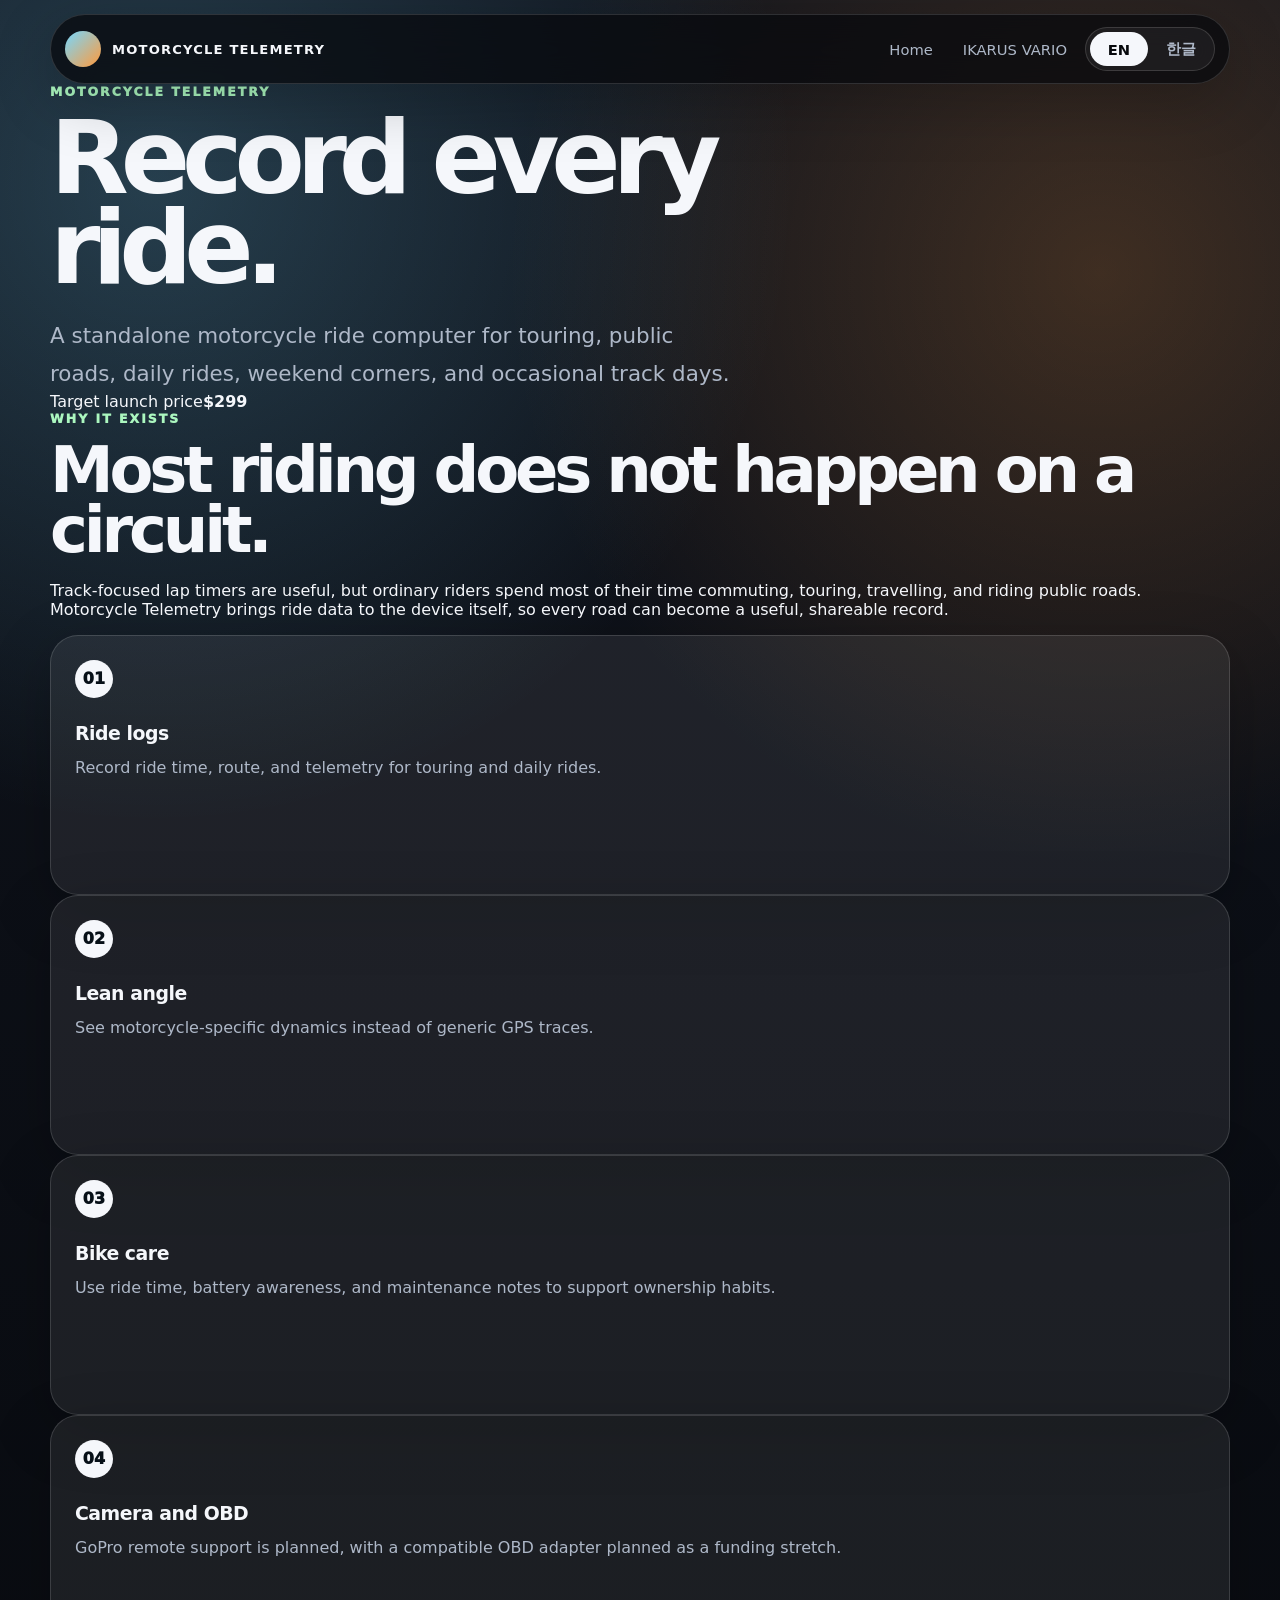
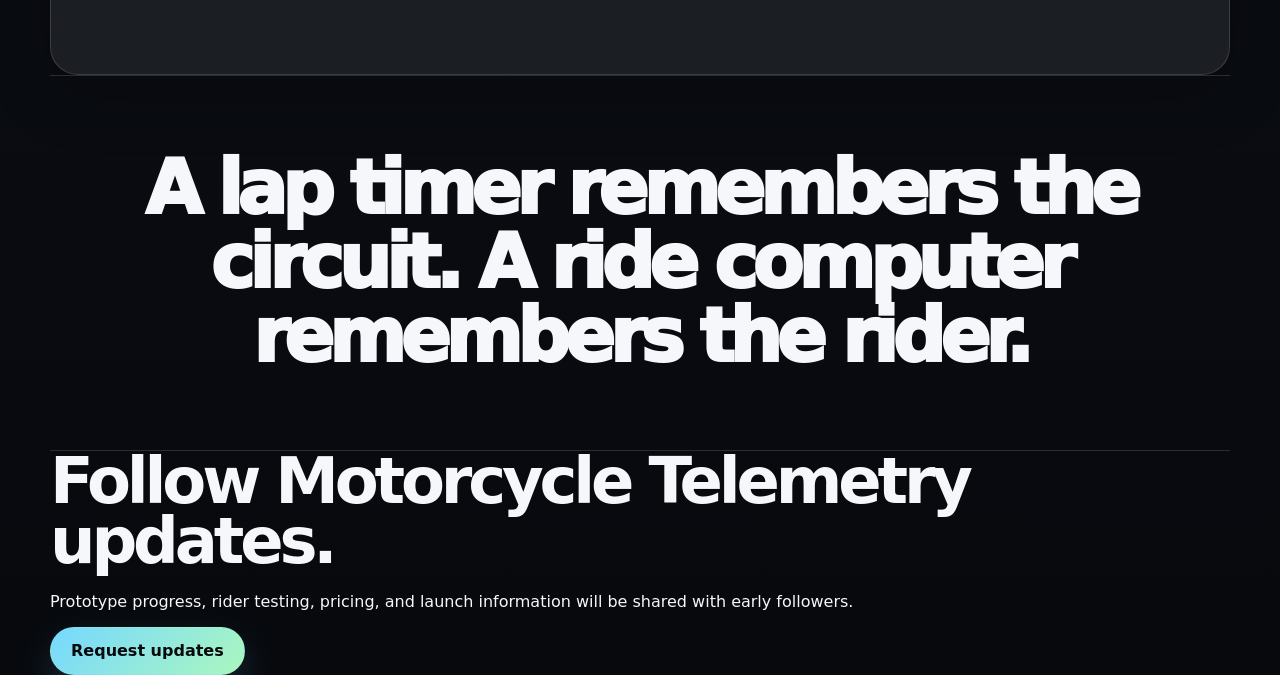
==== motorcycle.html @ b93603ba "Add Motorcycle Telemetry product page" ====
<!doctype html>
<html lang="en" data-lang="en">
<head>
  <meta charset="utf-8" />
  <meta name="viewport" content="width=device-width, initial-scale=1" />
  <title>Motorcycle Telemetry</title>
  <meta name="description" content="Motorcycle Telemetry is a ride computer for touring, road riding, daily rides, and occasional track days." />
  <link rel="stylesheet" href="style.css" />
</head>
<body>
  <header class="site-header">
    <a class="brand" href="index.html" aria-label="Home"><span class="brand-mark"></span><span class="brand-text">MOTORCYCLE TELEMETRY</span></a>
    <nav class="site-nav" aria-label="Primary navigation">
      <a href="index.html"><span class="lang lang-en">Home</span><span class="lang lang-kr">홈</span></a>
      <a href="vario.html">IKARUS VARIO</a>
      <div class="language-tabs" role="tablist" aria-label="Language selector">
        <button class="lang-tab active" type="button" data-set-lang="en" role="tab" aria-selected="true">EN</button>
        <button class="lang-tab" type="button" data-set-lang="kr" role="tab" aria-selected="false">한글</button>
      </div>
    </nav>
  </header>

  <main>
    <section class="product-page section-shell">
      <div class="product-hero-text">
        <p class="eyebrow">Motorcycle Telemetry</p>
        <h1><span class="lang lang-en">Record every ride.</span><span class="lang lang-kr">모든 라이딩을 기록하다.</span></h1>
        <p class="lead"><span class="lang lang-en">A standalone motorcycle ride computer for touring, public roads, daily rides, weekend corners, and occasional track days.</span><span class="lang lang-kr">투어링, 공도, 일상 주행, 주말 와인딩, 가끔의 트랙데이를 위한 독립형 모터사이클 라이딩 컴퓨터입니다.</span></p>
        <div class="price-block"><span class="lang lang-en">Target launch price</span><span class="lang lang-kr">예상 출시가</span><strong>$299</strong></div>
      </div>
    </section>

    <section class="content-section section-shell">
      <div class="two-column">
        <div>
          <p class="eyebrow"><span class="lang lang-en">Why it exists</span><span class="lang lang-kr">왜 만드는가</span></p>
          <h2><span class="lang lang-en">Most riding does not happen on a circuit.</span><span class="lang lang-kr">대부분의 라이딩은 서킷 밖에서 일어납니다.</span></h2>
        </div>
        <p><span class="lang lang-en">Track-focused lap timers are useful, but ordinary riders spend most of their time commuting, touring, travelling, and riding public roads. Motorcycle Telemetry brings ride data to the device itself, so every road can become a useful, shareable record.</span><span class="lang lang-kr">서킷 중심 랩타이머는 유용하지만, 일반 라이더는 출퇴근, 투어링, 여행, 공도 주행에 더 많은 시간을 씁니다. Motorcycle Telemetry는 주행 데이터를 장치 자체에서 보여주고, 모든 도로를 유용하고 공유 가능한 기록으로 바꿉니다.</span></p>
      </div>
    </section>

    <section class="feature-section section-shell">
      <div class="feature-card"><span>01</span><h3><span class="lang lang-en">Ride logs</span><span class="lang lang-kr">주행 기록</span></h3><p><span class="lang lang-en">Record ride time, route, and telemetry for touring and daily rides.</span><span class="lang lang-kr">투어링과 일상 주행의 시간, 경로, 텔레메트리를 기록합니다.</span></p></div>
      <div class="feature-card"><span>02</span><h3><span class="lang lang-en">Lean angle</span><span class="lang lang-kr">린 앵글</span></h3><p><span class="lang lang-en">See motorcycle-specific dynamics instead of generic GPS traces.</span><span class="lang lang-kr">단순 GPS 궤적이 아닌 모터사이클 전용 다이내믹스를 확인합니다.</span></p></div>
      <div class="feature-card"><span>03</span><h3><span class="lang lang-en">Bike care</span><span class="lang lang-kr">바이크 관리</span></h3><p><span class="lang lang-en">Use ride time, battery awareness, and maintenance notes to support ownership habits.</span><span class="lang lang-kr">주행 시간, 배터리 상태, 정비 메모로 바이크 관리 습관을 돕습니다.</span></p></div>
      <div class="feature-card"><span>04</span><h3><span class="lang lang-en">Camera and OBD</span><span class="lang lang-kr">카메라와 OBD</span></h3><p><span class="lang lang-en">GoPro remote support is planned, with a compatible OBD adapter planned as a funding stretch.</span><span class="lang lang-kr">GoPro 리모트 기능을 지원할 예정이며, 펀딩 목표 달성 시 호환 OBD 어댑터도 계획합니다.</span></p></div>
    </section>

    <section class="quote-section section-shell">
      <p class="quote"><span class="lang lang-en">A lap timer remembers the circuit. A ride computer remembers the rider.</span><span class="lang lang-kr">랩타이머는 서킷을 기억합니다. 라이딩 컴퓨터는 라이더를 기억합니다.</span></p>
    </section>

    <section class="cta-section section-shell">
      <h2><span class="lang lang-en">Follow Motorcycle Telemetry updates.</span><span class="lang lang-kr">Motorcycle Telemetry 소식을 받아보세요.</span></h2>
      <p><span class="lang lang-en">Prototype progress, rider testing, pricing, and launch information will be shared with early followers.</span><span class="lang lang-kr">프로토타입 진행 상황, 라이더 테스트, 가격, 출시 정보를 초기 관심자에게 공유할 예정입니다.</span></p>
      <a class="button button-primary" href="mailto:ssonghen@gmail.com?subject=Motorcycle%20Telemetry%20Updates"><span class="lang lang-en">Request updates</span><span class="lang lang-kr">소식 신청하기</span></a>
    </section>
  </main>
  <script src="script.js"></script>
</body>
</html>
---- style.css ----
:root {
  --bg: #07090d;
  --bg2: #10141d;
  --card: rgba(255, 255, 255, 0.075);
  --card2: rgba(255, 255, 255, 0.12);
  --text: #f5f7fb;
  --muted: #aeb8c8;
  --line: rgba(255, 255, 255, 0.14);
  --orange: #ff9a3c;
  --blue: #76d8ff;
  --green: #abf7bf;
  --shadow: 0 30px 90px rgba(0, 0, 0, 0.42);
}

* { box-sizing: border-box; }
html { scroll-behavior: smooth; }
body {
  margin: 0;
  min-height: 100vh;
  font-family: Inter, ui-sans-serif, system-ui, -apple-system, BlinkMacSystemFont, "Segoe UI", sans-serif;
  color: var(--text);
  background: radial-gradient(circle at 12% 8%, rgba(118, 216, 255, 0.22), transparent 27%), radial-gradient(circle at 86% 12%, rgba(255, 154, 60, 0.2), transparent 26%), linear-gradient(180deg, var(--bg2), var(--bg));
  overflow-x: hidden;
}

a { color: inherit; text-decoration: none; }
button { font: inherit; }
.lang { display: none; }
html[data-lang="en"] .lang-en { display: inline; }
html[data-lang="kr"] .lang-kr { display: inline; }
html[data-lang="en"] .feature-list.lang-en, html[data-lang="kr"] .feature-list.lang-kr { display: grid; }
html[data-lang="kr"] body { word-break: keep-all; }

.site-header {
  position: sticky;
  top: 14px;
  z-index: 30;
  width: min(1180px, calc(100% - 32px));
  margin: 14px auto 0;
  display: flex;
  align-items: center;
  justify-content: space-between;
  gap: 18px;
  padding: 12px 14px;
  border: 1px solid var(--line);
  border-radius: 999px;
  background: rgba(7, 9, 13, 0.74);
  backdrop-filter: blur(20px);
  box-shadow: 0 18px 60px rgba(0,0,0,0.22);
}
.brand { display: inline-flex; align-items: center; gap: 11px; font-weight: 900; letter-spacing: 0.09em; font-size: 0.82rem; }
.brand-mark { display: grid; place-items: center; width: 36px; height: 36px; border-radius: 999px; color: #080a0d; background: linear-gradient(135deg, var(--blue), var(--orange)); }
.site-nav { display: flex; align-items: center; gap: 6px; color: var(--muted); font-size: 0.92rem; }
.site-nav > a { padding: 10px 12px; border-radius: 999px; }
.site-nav > a:hover { color: var(--text); background: rgba(255, 255, 255, 0.075); }
.language-tabs { display: inline-flex; gap: 4px; padding: 4px; border-radius: 999px; border: 1px solid var(--line); background: rgba(255,255,255,0.055); }
.lang-tab { border: 0; cursor: pointer; min-width: 58px; height: 34px; border-radius: 999px; background: transparent; color: var(--muted); font-weight: 900; }
.lang-tab.active { color: #07090d; background: var(--text); }

.section-shell { width: min(1180px, calc(100% - 32px)); margin: 0 auto; }
.hero { min-height: calc(100vh - 92px); display: grid; grid-template-columns: 1.07fr 0.93fr; gap: 48px; align-items: center; padding: 76px 0 68px; }
.eyebrow { margin: 0 0 14px; color: var(--green); text-transform: uppercase; letter-spacing: 0.16em; font-size: 0.78rem; font-weight: 950; }
h1, h2, h3, p { overflow-wrap: anywhere; }
h1 { margin: 0; max-width: 820px; font-size: clamp(3.4rem, 8vw, 8.1rem); line-height: 0.88; letter-spacing: -0.08em; }
h2 { margin: 0 0 20px; font-size: clamp(2.35rem, 5vw, 5.25rem); line-height: 0.94; letter-spacing: -0.065em; }
h3 { margin: 0 0 10px; font-size: 1.18rem; letter-spacing: -0.025em; }
.lead, .product-story p, .feature-card p, .signup p { color: var(--muted); line-height: 1.75; }
.lead { max-width: 690px; margin: 24px 0 0; font-size: clamp(1.08rem, 2vw, 1.34rem); }
.hero-actions, .product-actions { display: flex; flex-wrap: wrap; gap: 12px; margin-top: 32px; }
.button { display: inline-flex; align-items: center; justify-content: center; min-height: 48px; padding: 0 20px; border-radius: 999px; border: 1px solid var(--line); font-weight: 900; transition: transform 0.18s ease, background 0.18s ease; }
.button:hover { transform: translateY(-2px); }
.button-primary { color: #07090d; border-color: transparent; background: linear-gradient(135deg, var(--blue), var(--green)); box-shadow: 0 18px 40px rgba(118,216,255,0.18); }
.button-ghost { background: rgba(255,255,255,0.065); }

.hero-showcase { min-height: 520px; position: relative; border: 1px solid var(--line); border-radius: 44px; background: radial-gradient(circle at 28% 20%, rgba(118,216,255,0.17), transparent 34%), radial-gradient(circle at 74% 74%, rgba(255,154,60,0.18), transparent 36%), rgba(255,255,255,0.045); box-shadow: var(--shadow); overflow: hidden; }
.hero-showcase::after { content: ""; position: absolute; inset: 54px; border: 1px dashed rgba(255,255,255,0.16); border-radius: 36px; }
.floating-card { position: absolute; z-index: 2; left: 34px; right: 34px; padding: 26px; border: 1px solid var(--line); border-radius: 30px; background: rgba(6, 8, 12, 0.78); backdrop-filter: blur(16px); box-shadow: 0 28px 70px rgba(0,0,0,0.32); }
.air-card { top: 70px; transform: rotate(-2deg); }
.road-card { bottom: 74px; transform: rotate(2.2deg); }
.product-kicker { display: block; margin-bottom: 12px; color: var(--green); font-size: 0.76rem; font-weight: 950; letter-spacing: 0.15em; }
.floating-card strong { display: block; max-width: 390px; font-size: clamp(1.55rem, 3vw, 2.45rem); line-height: 1.02; letter-spacing: -0.05em; }
.floating-card small { display: block; margin-top: 14px; color: var(--muted); }

.product-section { padding: 96px 0; border-top: 1px solid var(--line); }
.product-section-air { background: linear-gradient(180deg, rgba(118,216,255,0.07), transparent 55%); }
.product-section-road { background: linear-gradient(180deg, rgba(255,154,60,0.08), transparent 55%); }
.product-layout { display: grid; grid-template-columns: 1fr 0.92fr; align-items: center; gap: 54px; }
.product-layout.reverse { grid-template-columns: 0.92fr 1fr; }
.product-story { max-width: 680px; }
.product-story p { font-size: 1.08rem; margin: 0; }
.price-line { display: inline-flex; align-items: baseline; gap: 14px; margin-top: 28px; padding: 13px 16px; border: 1px solid var(--line); border-radius: 18px; background: rgba(255,255,255,0.07); color: var(--muted); font-weight: 800; }
.price-line strong { color: var(--text); font-size: 2.1rem; line-height: 1; letter-spacing: -0.06em; }

.device-frame { width: min(360px, 100%); margin: 0 auto; aspect-ratio: 0.68; border-radius: 44px; padding: 18px; background: linear-gradient(145deg, rgba(255,255,255,0.18), transparent 20%), linear-gradient(145deg, #2a3140, #080a0f 58%); border: 1px solid rgba(255,255,255,0.22); box-shadow: inset 0 0 0 1px rgba(255,255,255,0.08), 0 36px 90px rgba(0,0,0,0.5); }
.device-screen { height: 71%; padding: 20px; border-radius: 28px; background: radial-gradient(circle at 22% 14%, rgba(118,216,255,0.28), transparent 34%), linear-gradient(180deg, #111927, #05070b); border: 1px solid rgba(255,255,255,0.15); overflow: hidden; }
.road-device .device-screen { background: radial-gradient(circle at 72% 18%, rgba(255,154,60,0.29), transparent 34%), linear-gradient(180deg, #181410, #05070b); }
.screen-status { display: flex; justify-content: space-between; color: var(--green); font-size: 0.75rem; font-weight: 950; letter-spacing: 0.1em; }
.screen-number { margin-top: 30px; font-weight: 950; font-size: clamp(4.2rem, 11vw, 7.2rem); line-height: 0.86; letter-spacing: -0.1em; }
.screen-caption { margin-top: 14px; color: var(--muted); font-weight: 800; }
.thermal-map, .road-map { margin-top: 28px; height: 100px; border: 1px solid rgba(255,255,255,0.12); border-radius: 20px; background: linear-gradient(90deg, transparent 49%, rgba(255,255,255,0.08) 50%, transparent 51%), linear-gradient(rgba(255,255,255,0.07) 1px, transparent 1px); background-size: 100% 100%, 100% 20px; position: relative; }
.thermal-map::after { content: ""; position: absolute; inset: 18px 42px; border: 3px solid var(--blue); border-left-color: transparent; border-radius: 999px; transform: rotate(-16deg); }
.road-map::after { content: ""; position: absolute; left: 20px; right: 20px; top: 50%; height: 34px; border-top: 4px solid var(--orange); border-right: 4px solid var(--orange); border-radius: 0 24px 0 0; transform: translateY(-50%) rotate(-8deg); }
.button-grid { display: grid; grid-template-columns: repeat(3, 1fr); gap: 12px; padding: 18px 12px 0; }
.button-grid i { height: 38px; border-radius: 999px; background: linear-gradient(180deg, #3c4656, #151a23); border: 1px solid rgba(255,255,255,0.12); box-shadow: inset 0 3px 5px rgba(255,255,255,0.08), inset 0 -5px 10px rgba(0,0,0,0.38); }

.detail-block { padding: 86px 0; }
.section-heading { display: flex; justify-content: space-between; align-items: end; gap: 28px; margin-bottom: 26px; }
.feature-grid { display: grid; gap: 16px; }
.feature-grid.four { grid-template-columns: repeat(4, minmax(0, 1fr)); }
.feature-card { min-height: 260px; padding: 24px; border: 1px solid var(--line); border-radius: 28px; background: var(--card); box-shadow: 0 18px 62px rgba(0,0,0,0.22); }
.feature-card > span { display: inline-flex; align-items: center; justify-content: center; width: 38px; height: 38px; margin-bottom: 24px; border-radius: 50%; color: #071018; background: var(--text); font-weight: 950; }
.feature-card p { margin: 0; }
.quote-section { padding: 76px 0; border-top: 1px solid var(--line); border-bottom: 1px solid var(--line); }
.quote { max-width: 1040px; margin: 0 auto; text-align: center; font-size: clamp(2.2rem, 5.8vw, 6rem); line-height: 1; letter-spacing: -0.075em; font-weight: 950; }
.signup { margin-top: 88px; margin-bottom: 88px; padding: clamp(30px, 6vw, 58px); border: 1px solid rgba(118,216,255,0.24); border-radius: 42px; text-align: center; background: radial-gradient(circle at 10% 5%, rgba(118,216,255,0.17), transparent 30%), radial-gradient(circle at 88% 80%, rgba(255,154,60,0.18), transparent 30%), var(--card); box-shadow: var(--shadow); }
.signup p { max-width: 720px; margin-left: auto; margin-right: auto; }
.fineprint { font-size: 0.86rem; color: var(--muted); }
.site-footer { display: flex; justify-content: center; gap: 12px; flex-wrap: wrap; padding: 30px 16px 46px; color: var(--muted); border-top: 1px solid var(--line); font-size: 0.92rem; }

@media (max-width: 980px) {
  .site-header { align-items: flex-start; border-radius: 24px; }
  .site-nav { flex-wrap: wrap; justify-content: flex-end; }
  .hero, .product-layout, .product-layout.reverse { grid-template-columns: 1fr; }
  .hero { padding-top: 52px; }
  .hero-showcase { min-height: 430px; }
  .feature-grid.four { grid-template-columns: repeat(2, minmax(0, 1fr)); }
  .section-heading { display: block; }
}
@media (max-width: 620px) {
  .site-header { top: 8px; width: calc(100% - 20px); margin-top: 8px; padding: 10px; }
  .brand-text { display: none; }
  .site-nav { gap: 2px; font-size: 0.82rem; }
  .site-nav > a { padding: 8px 8px; }
  .lang-tab { min-width: 48px; height: 32px; }
  .section-shell { width: min(100% - 22px, 1180px); }
  .hero { min-height: auto; padding: 48px 0 56px; }
  .hero-showcase { min-height: 390px; border-radius: 30px; }
  .floating-card { left: 18px; right: 18px; padding: 20px; }
  .air-card { top: 46px; }
  .road-card { bottom: 52px; }
  .product-section { padding: 66px 0; }
  .device-frame { border-radius: 34px; padding: 14px; }
  .feature-grid.four { grid-template-columns: 1fr; }
  .feature-card { min-height: auto; }
  .quote-section { padding: 54px 0; }
  .signup { margin-top: 58px; margin-bottom: 58px; border-radius: 30px; }
}
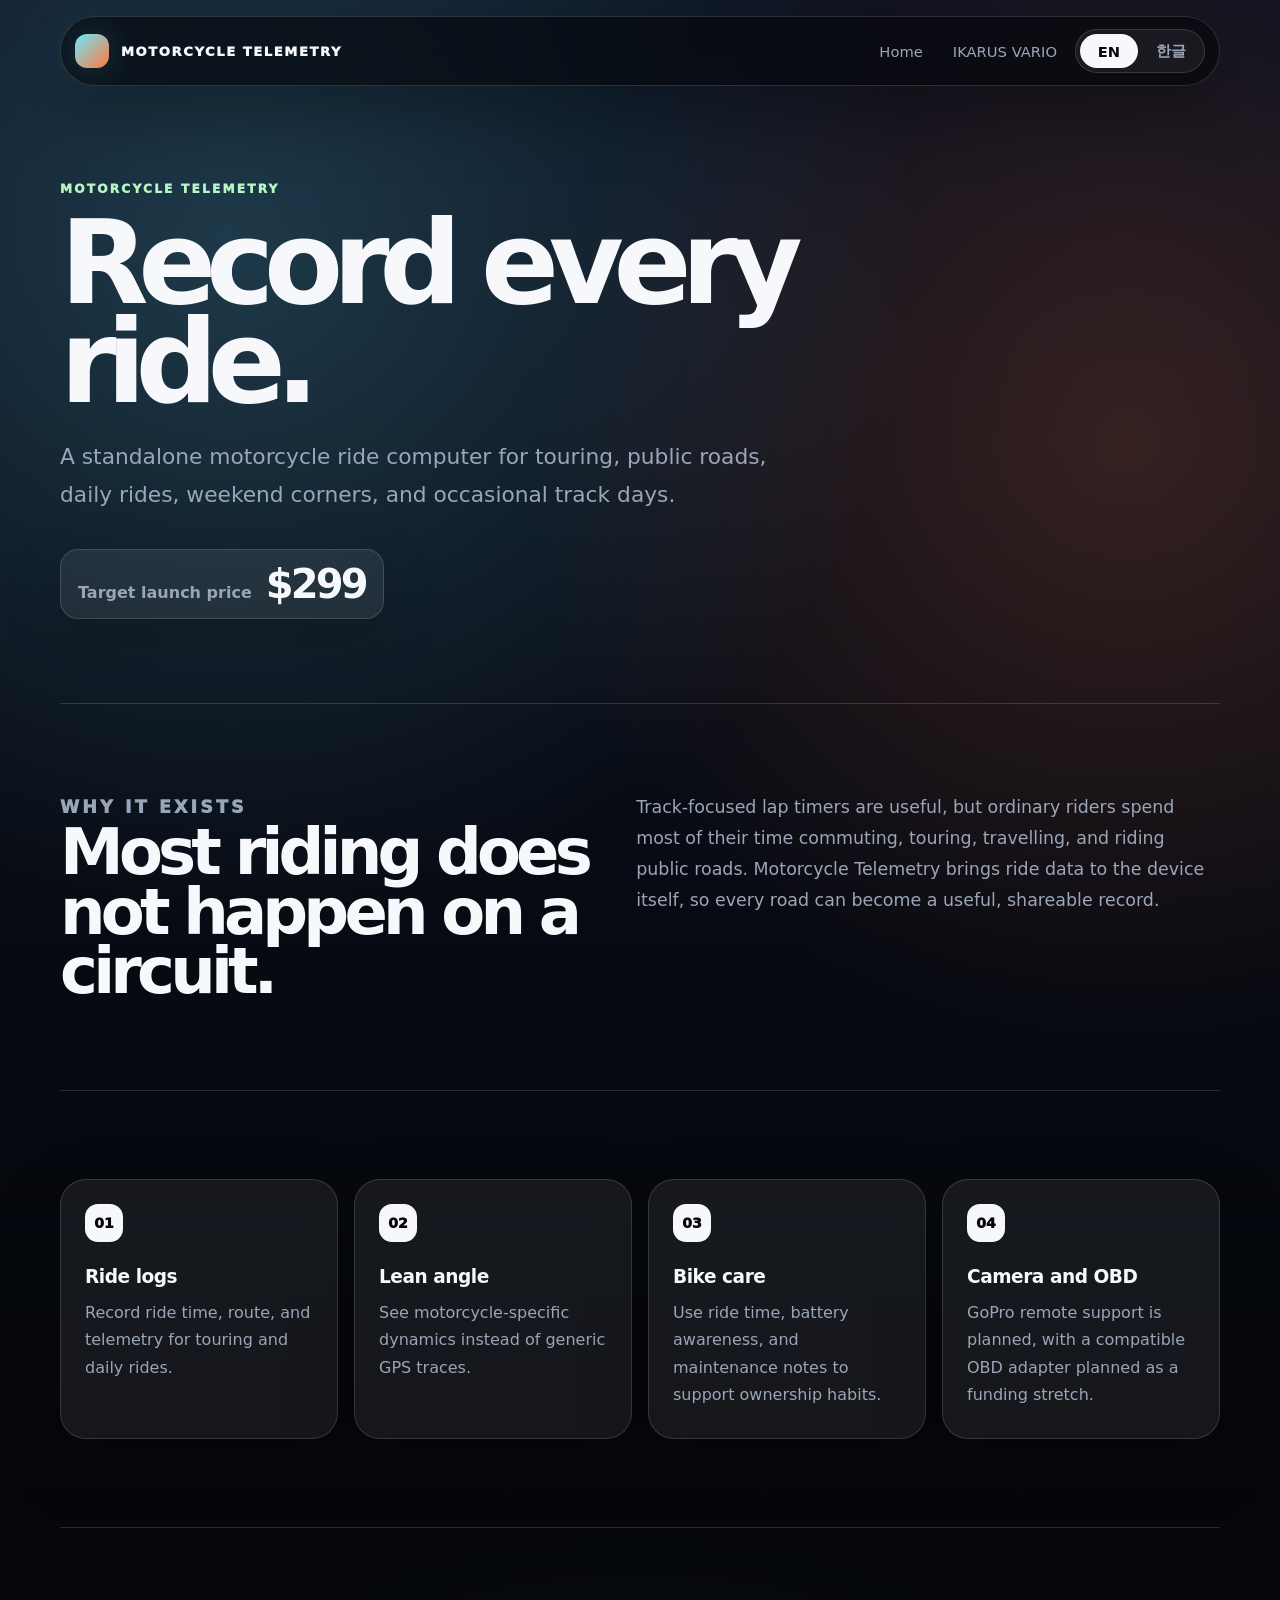
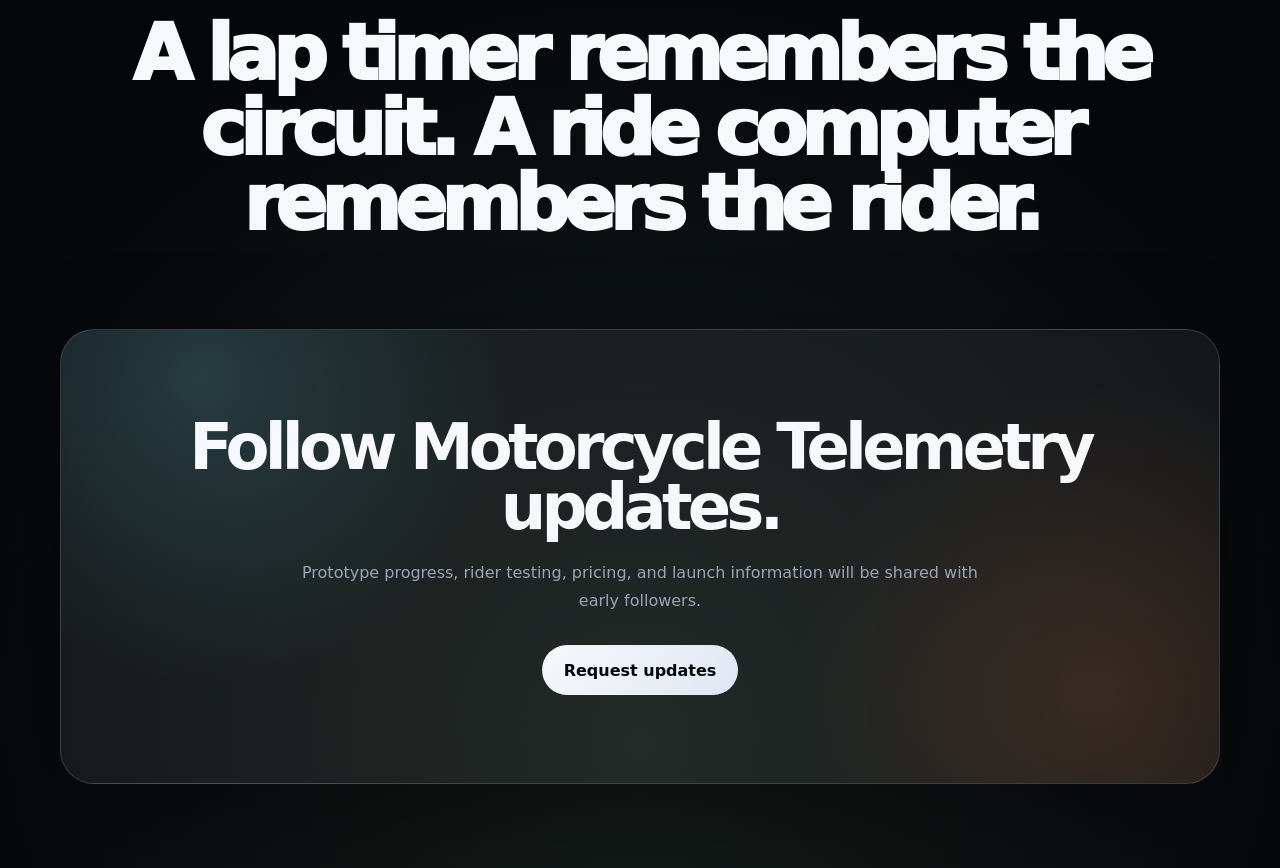
==== commit ce162070: "Cache bust motorcycle page assets" ====
--- a/motorcycle.html
+++ b/motorcycle.html
@@ -5,7 +5,7 @@
   <meta name="viewport" content="width=device-width, initial-scale=1" />
   <title>Motorcycle Telemetry</title>
   <meta name="description" content="Motorcycle Telemetry is a ride computer for touring, road riding, daily rides, and occasional track days." />
-  <link rel="stylesheet" href="style.css" />
+  <link rel="stylesheet" href="style.css?v=20260511-dark-v2" />
 </head>
 <body>
   <header class="site-header">
@@ -57,6 +57,6 @@
       <a class="button button-primary" href="mailto:ssonghen@gmail.com?subject=Motorcycle%20Telemetry%20Updates"><span class="lang lang-en">Request updates</span><span class="lang lang-kr">소식 신청하기</span></a>
     </section>
   </main>
-  <script src="script.js"></script>
+  <script src="script.js?v=20260511-dark-v2"></script>
 </body>
 </html>
--- a/style.css
+++ b/style.css
@@ -1,15 +1,15 @@
 :root {
-  --bg: #07090d;
-  --bg2: #10141d;
-  --card: rgba(255, 255, 255, 0.075);
-  --card2: rgba(255, 255, 255, 0.12);
-  --text: #f5f7fb;
-  --muted: #aeb8c8;
+  --bg: #05070b;
+  --surface: rgba(255, 255, 255, 0.07);
+  --surface-strong: rgba(255, 255, 255, 0.12);
+  --text: #f7f8fb;
+  --muted: #9aa6b8;
   --line: rgba(255, 255, 255, 0.14);
-  --orange: #ff9a3c;
-  --blue: #76d8ff;
-  --green: #abf7bf;
-  --shadow: 0 30px 90px rgba(0, 0, 0, 0.42);
+  --air: #6ee7ff;
+  --road: #ff7a3d;
+  --green: #b6f7c1;
+  --radius: 30px;
+  --shadow: 0 32px 100px rgba(0, 0, 0, 0.42);
 }
 
 * { box-sizing: border-box; }
@@ -19,8 +19,25 @@
   min-height: 100vh;
   font-family: Inter, ui-sans-serif, system-ui, -apple-system, BlinkMacSystemFont, "Segoe UI", sans-serif;
   color: var(--text);
-  background: radial-gradient(circle at 12% 8%, rgba(118, 216, 255, 0.22), transparent 27%), radial-gradient(circle at 86% 12%, rgba(255, 154, 60, 0.2), transparent 26%), linear-gradient(180deg, var(--bg2), var(--bg));
+  background:
+    radial-gradient(circle at 18% 10%, rgba(110, 231, 255, 0.2), transparent 28%),
+    radial-gradient(circle at 88% 18%, rgba(255, 122, 61, 0.18), transparent 26%),
+    radial-gradient(circle at 50% 95%, rgba(182, 247, 193, 0.1), transparent 34%),
+    linear-gradient(180deg, #0b1020 0%, #05070b 58%, #030407 100%);
   overflow-x: hidden;
+}
+
+body::before {
+  content: "";
+  position: fixed;
+  inset: 0;
+  pointer-events: none;
+  opacity: 0.18;
+  background-image:
+    linear-gradient(rgba(255,255,255,0.06) 1px, transparent 1px),
+    linear-gradient(90deg, rgba(255,255,255,0.06) 1px, transparent 1px);
+  background-size: 58px 58px;
+  mask-image: radial-gradient(circle at top, black, transparent 70%);
 }
 
 a { color: inherit; text-decoration: none; }
@@ -28,15 +45,21 @@
 .lang { display: none; }
 html[data-lang="en"] .lang-en { display: inline; }
 html[data-lang="kr"] .lang-kr { display: inline; }
-html[data-lang="en"] .feature-list.lang-en, html[data-lang="kr"] .feature-list.lang-kr { display: grid; }
 html[data-lang="kr"] body { word-break: keep-all; }
+
+.section-shell {
+  position: relative;
+  z-index: 1;
+  width: min(1160px, calc(100% - 36px));
+  margin: 0 auto;
+}
 
 .site-header {
   position: sticky;
-  top: 14px;
+  top: 16px;
   z-index: 30;
-  width: min(1180px, calc(100% - 32px));
-  margin: 14px auto 0;
+  width: min(1160px, calc(100% - 36px));
+  margin: 16px auto 0;
   display: flex;
   align-items: center;
   justify-content: space-between;
@@ -44,104 +67,373 @@
   padding: 12px 14px;
   border: 1px solid var(--line);
   border-radius: 999px;
-  background: rgba(7, 9, 13, 0.74);
-  backdrop-filter: blur(20px);
-  box-shadow: 0 18px 60px rgba(0,0,0,0.22);
-}
-.brand { display: inline-flex; align-items: center; gap: 11px; font-weight: 900; letter-spacing: 0.09em; font-size: 0.82rem; }
-.brand-mark { display: grid; place-items: center; width: 36px; height: 36px; border-radius: 999px; color: #080a0d; background: linear-gradient(135deg, var(--blue), var(--orange)); }
-.site-nav { display: flex; align-items: center; gap: 6px; color: var(--muted); font-size: 0.92rem; }
-.site-nav > a { padding: 10px 12px; border-radius: 999px; }
-.site-nav > a:hover { color: var(--text); background: rgba(255, 255, 255, 0.075); }
-.language-tabs { display: inline-flex; gap: 4px; padding: 4px; border-radius: 999px; border: 1px solid var(--line); background: rgba(255,255,255,0.055); }
-.lang-tab { border: 0; cursor: pointer; min-width: 58px; height: 34px; border-radius: 999px; background: transparent; color: var(--muted); font-weight: 900; }
-.lang-tab.active { color: #07090d; background: var(--text); }
-
-.section-shell { width: min(1180px, calc(100% - 32px)); margin: 0 auto; }
-.hero { min-height: calc(100vh - 92px); display: grid; grid-template-columns: 1.07fr 0.93fr; gap: 48px; align-items: center; padding: 76px 0 68px; }
-.eyebrow { margin: 0 0 14px; color: var(--green); text-transform: uppercase; letter-spacing: 0.16em; font-size: 0.78rem; font-weight: 950; }
+  background: rgba(5, 7, 11, 0.66);
+  backdrop-filter: blur(22px);
+  box-shadow: 0 24px 70px rgba(0, 0, 0, 0.32);
+}
+
+.brand {
+  display: inline-flex;
+  align-items: center;
+  gap: 12px;
+  font-size: 0.82rem;
+  font-weight: 950;
+  letter-spacing: 0.12em;
+  text-transform: uppercase;
+}
+
+.brand-mark {
+  width: 34px;
+  height: 34px;
+  border-radius: 12px;
+  background: linear-gradient(135deg, var(--air), var(--road));
+  box-shadow: 0 0 36px rgba(110, 231, 255, 0.22);
+}
+
+.site-nav {
+  display: flex;
+  align-items: center;
+  gap: 6px;
+  color: var(--muted);
+  font-size: 0.92rem;
+}
+
+.site-nav > a {
+  padding: 10px 12px;
+  border-radius: 999px;
+}
+
+.site-nav > a:hover {
+  color: var(--text);
+  background: rgba(255, 255, 255, 0.08);
+}
+
+.language-tabs {
+  display: inline-flex;
+  gap: 4px;
+  padding: 4px;
+  border: 1px solid var(--line);
+  border-radius: 999px;
+  background: rgba(255, 255, 255, 0.06);
+}
+
+.lang-tab {
+  min-width: 58px;
+  height: 34px;
+  border: 0;
+  border-radius: 999px;
+  color: var(--muted);
+  background: transparent;
+  font-weight: 900;
+  cursor: pointer;
+}
+
+.lang-tab.active {
+  color: #05070b;
+  background: var(--text);
+}
+
+.home-main {
+  min-height: calc(100vh - 82px);
+  display: grid;
+  align-items: center;
+}
+
+.home-hero,
+.product-page {
+  padding: 96px 0 84px;
+}
+
+.eyebrow {
+  margin: 0 0 18px;
+  color: var(--green);
+  text-transform: uppercase;
+  letter-spacing: 0.18em;
+  font-size: 0.76rem;
+  font-weight: 950;
+}
+
 h1, h2, h3, p { overflow-wrap: anywhere; }
-h1 { margin: 0; max-width: 820px; font-size: clamp(3.4rem, 8vw, 8.1rem); line-height: 0.88; letter-spacing: -0.08em; }
-h2 { margin: 0 0 20px; font-size: clamp(2.35rem, 5vw, 5.25rem); line-height: 0.94; letter-spacing: -0.065em; }
-h3 { margin: 0 0 10px; font-size: 1.18rem; letter-spacing: -0.025em; }
-.lead, .product-story p, .feature-card p, .signup p { color: var(--muted); line-height: 1.75; }
-.lead { max-width: 690px; margin: 24px 0 0; font-size: clamp(1.08rem, 2vw, 1.34rem); }
-.hero-actions, .product-actions { display: flex; flex-wrap: wrap; gap: 12px; margin-top: 32px; }
-.button { display: inline-flex; align-items: center; justify-content: center; min-height: 48px; padding: 0 20px; border-radius: 999px; border: 1px solid var(--line); font-weight: 900; transition: transform 0.18s ease, background 0.18s ease; }
-.button:hover { transform: translateY(-2px); }
-.button-primary { color: #07090d; border-color: transparent; background: linear-gradient(135deg, var(--blue), var(--green)); box-shadow: 0 18px 40px rgba(118,216,255,0.18); }
-.button-ghost { background: rgba(255,255,255,0.065); }
-
-.hero-showcase { min-height: 520px; position: relative; border: 1px solid var(--line); border-radius: 44px; background: radial-gradient(circle at 28% 20%, rgba(118,216,255,0.17), transparent 34%), radial-gradient(circle at 74% 74%, rgba(255,154,60,0.18), transparent 36%), rgba(255,255,255,0.045); box-shadow: var(--shadow); overflow: hidden; }
-.hero-showcase::after { content: ""; position: absolute; inset: 54px; border: 1px dashed rgba(255,255,255,0.16); border-radius: 36px; }
-.floating-card { position: absolute; z-index: 2; left: 34px; right: 34px; padding: 26px; border: 1px solid var(--line); border-radius: 30px; background: rgba(6, 8, 12, 0.78); backdrop-filter: blur(16px); box-shadow: 0 28px 70px rgba(0,0,0,0.32); }
-.air-card { top: 70px; transform: rotate(-2deg); }
-.road-card { bottom: 74px; transform: rotate(2.2deg); }
-.product-kicker { display: block; margin-bottom: 12px; color: var(--green); font-size: 0.76rem; font-weight: 950; letter-spacing: 0.15em; }
-.floating-card strong { display: block; max-width: 390px; font-size: clamp(1.55rem, 3vw, 2.45rem); line-height: 1.02; letter-spacing: -0.05em; }
-.floating-card small { display: block; margin-top: 14px; color: var(--muted); }
-
-.product-section { padding: 96px 0; border-top: 1px solid var(--line); }
-.product-section-air { background: linear-gradient(180deg, rgba(118,216,255,0.07), transparent 55%); }
-.product-section-road { background: linear-gradient(180deg, rgba(255,154,60,0.08), transparent 55%); }
-.product-layout { display: grid; grid-template-columns: 1fr 0.92fr; align-items: center; gap: 54px; }
-.product-layout.reverse { grid-template-columns: 0.92fr 1fr; }
-.product-story { max-width: 680px; }
-.product-story p { font-size: 1.08rem; margin: 0; }
-.price-line { display: inline-flex; align-items: baseline; gap: 14px; margin-top: 28px; padding: 13px 16px; border: 1px solid var(--line); border-radius: 18px; background: rgba(255,255,255,0.07); color: var(--muted); font-weight: 800; }
-.price-line strong { color: var(--text); font-size: 2.1rem; line-height: 1; letter-spacing: -0.06em; }
-
-.device-frame { width: min(360px, 100%); margin: 0 auto; aspect-ratio: 0.68; border-radius: 44px; padding: 18px; background: linear-gradient(145deg, rgba(255,255,255,0.18), transparent 20%), linear-gradient(145deg, #2a3140, #080a0f 58%); border: 1px solid rgba(255,255,255,0.22); box-shadow: inset 0 0 0 1px rgba(255,255,255,0.08), 0 36px 90px rgba(0,0,0,0.5); }
-.device-screen { height: 71%; padding: 20px; border-radius: 28px; background: radial-gradient(circle at 22% 14%, rgba(118,216,255,0.28), transparent 34%), linear-gradient(180deg, #111927, #05070b); border: 1px solid rgba(255,255,255,0.15); overflow: hidden; }
-.road-device .device-screen { background: radial-gradient(circle at 72% 18%, rgba(255,154,60,0.29), transparent 34%), linear-gradient(180deg, #181410, #05070b); }
-.screen-status { display: flex; justify-content: space-between; color: var(--green); font-size: 0.75rem; font-weight: 950; letter-spacing: 0.1em; }
-.screen-number { margin-top: 30px; font-weight: 950; font-size: clamp(4.2rem, 11vw, 7.2rem); line-height: 0.86; letter-spacing: -0.1em; }
-.screen-caption { margin-top: 14px; color: var(--muted); font-weight: 800; }
-.thermal-map, .road-map { margin-top: 28px; height: 100px; border: 1px solid rgba(255,255,255,0.12); border-radius: 20px; background: linear-gradient(90deg, transparent 49%, rgba(255,255,255,0.08) 50%, transparent 51%), linear-gradient(rgba(255,255,255,0.07) 1px, transparent 1px); background-size: 100% 100%, 100% 20px; position: relative; }
-.thermal-map::after { content: ""; position: absolute; inset: 18px 42px; border: 3px solid var(--blue); border-left-color: transparent; border-radius: 999px; transform: rotate(-16deg); }
-.road-map::after { content: ""; position: absolute; left: 20px; right: 20px; top: 50%; height: 34px; border-top: 4px solid var(--orange); border-right: 4px solid var(--orange); border-radius: 0 24px 0 0; transform: translateY(-50%) rotate(-8deg); }
-.button-grid { display: grid; grid-template-columns: repeat(3, 1fr); gap: 12px; padding: 18px 12px 0; }
-.button-grid i { height: 38px; border-radius: 999px; background: linear-gradient(180deg, #3c4656, #151a23); border: 1px solid rgba(255,255,255,0.12); box-shadow: inset 0 3px 5px rgba(255,255,255,0.08), inset 0 -5px 10px rgba(0,0,0,0.38); }
-
-.detail-block { padding: 86px 0; }
-.section-heading { display: flex; justify-content: space-between; align-items: end; gap: 28px; margin-bottom: 26px; }
-.feature-grid { display: grid; gap: 16px; }
-.feature-grid.four { grid-template-columns: repeat(4, minmax(0, 1fr)); }
-.feature-card { min-height: 260px; padding: 24px; border: 1px solid var(--line); border-radius: 28px; background: var(--card); box-shadow: 0 18px 62px rgba(0,0,0,0.22); }
-.feature-card > span { display: inline-flex; align-items: center; justify-content: center; width: 38px; height: 38px; margin-bottom: 24px; border-radius: 50%; color: #071018; background: var(--text); font-weight: 950; }
-.feature-card p { margin: 0; }
-.quote-section { padding: 76px 0; border-top: 1px solid var(--line); border-bottom: 1px solid var(--line); }
-.quote { max-width: 1040px; margin: 0 auto; text-align: center; font-size: clamp(2.2rem, 5.8vw, 6rem); line-height: 1; letter-spacing: -0.075em; font-weight: 950; }
-.signup { margin-top: 88px; margin-bottom: 88px; padding: clamp(30px, 6vw, 58px); border: 1px solid rgba(118,216,255,0.24); border-radius: 42px; text-align: center; background: radial-gradient(circle at 10% 5%, rgba(118,216,255,0.17), transparent 30%), radial-gradient(circle at 88% 80%, rgba(255,154,60,0.18), transparent 30%), var(--card); box-shadow: var(--shadow); }
-.signup p { max-width: 720px; margin-left: auto; margin-right: auto; }
-.fineprint { font-size: 0.86rem; color: var(--muted); }
-.site-footer { display: flex; justify-content: center; gap: 12px; flex-wrap: wrap; padding: 30px 16px 46px; color: var(--muted); border-top: 1px solid var(--line); font-size: 0.92rem; }
-
-@media (max-width: 980px) {
-  .site-header { align-items: flex-start; border-radius: 24px; }
-  .site-nav { flex-wrap: wrap; justify-content: flex-end; }
-  .hero, .product-layout, .product-layout.reverse { grid-template-columns: 1fr; }
-  .hero { padding-top: 52px; }
-  .hero-showcase { min-height: 430px; }
-  .feature-grid.four { grid-template-columns: repeat(2, minmax(0, 1fr)); }
-  .section-heading { display: block; }
-}
-@media (max-width: 620px) {
-  .site-header { top: 8px; width: calc(100% - 20px); margin-top: 8px; padding: 10px; }
+h1 {
+  margin: 0;
+  max-width: 980px;
+  font-size: clamp(3.8rem, 9vw, 9.4rem);
+  line-height: 0.86;
+  letter-spacing: -0.09em;
+}
+
+h2 {
+  margin: 0;
+  font-size: clamp(2.35rem, 5vw, 5.7rem);
+  line-height: 0.93;
+  letter-spacing: -0.075em;
+}
+
+h3 {
+  margin: 0 0 12px;
+  font-size: 1.16rem;
+  letter-spacing: -0.025em;
+}
+
+.lead {
+  max-width: 730px;
+  margin: 26px 0 0;
+  color: var(--muted);
+  font-size: clamp(1.06rem, 2vw, 1.36rem);
+  line-height: 1.72;
+}
+
+.product-chooser {
+  display: grid;
+  grid-template-columns: repeat(2, minmax(0, 1fr));
+  gap: 18px;
+  margin-top: 58px;
+}
+
+.chooser-card {
+  min-height: 390px;
+  display: flex;
+  flex-direction: column;
+  justify-content: space-between;
+  padding: clamp(25px, 4vw, 44px);
+  border: 1px solid var(--line);
+  border-radius: var(--radius);
+  background:
+    linear-gradient(145deg, rgba(255,255,255,0.12), rgba(255,255,255,0.045)),
+    var(--surface);
+  box-shadow: var(--shadow);
+  overflow: hidden;
+  position: relative;
+  transition: transform 0.2s ease, border-color 0.2s ease, background 0.2s ease;
+}
+
+.chooser-card::before {
+  content: "";
+  position: absolute;
+  width: 260px;
+  height: 260px;
+  right: -110px;
+  top: -110px;
+  border-radius: 999px;
+  background: rgba(110, 231, 255, 0.14);
+  filter: blur(2px);
+}
+
+.chooser-card:nth-child(2)::before {
+  background: rgba(255, 122, 61, 0.16);
+}
+
+.chooser-card:hover {
+  transform: translateY(-8px);
+  border-color: rgba(255,255,255,0.34);
+  background:
+    linear-gradient(145deg, rgba(255,255,255,0.16), rgba(255,255,255,0.055)),
+    var(--surface);
+}
+
+.chooser-label {
+  position: relative;
+  display: inline-flex;
+  width: fit-content;
+  padding: 8px 11px;
+  border: 1px solid var(--line);
+  border-radius: 999px;
+  color: var(--green);
+  background: rgba(255,255,255,0.06);
+  font-size: 0.74rem;
+  font-weight: 950;
+  letter-spacing: 0.14em;
+  text-transform: uppercase;
+}
+
+.chooser-card h2 {
+  position: relative;
+  margin-top: 34px;
+  font-size: clamp(2.25rem, 4vw, 4.2rem);
+}
+
+.chooser-card p {
+  position: relative;
+  margin: 22px 0 0;
+  max-width: 520px;
+  color: var(--muted);
+  line-height: 1.72;
+}
+
+.chooser-cta {
+  position: relative;
+  display: inline-flex;
+  width: fit-content;
+  margin-top: 34px;
+  padding: 13px 16px;
+  border-radius: 999px;
+  color: #05070b;
+  background: var(--text);
+  font-weight: 900;
+}
+
+.product-hero-text {
+  max-width: 960px;
+}
+
+.price-block {
+  display: inline-flex;
+  align-items: baseline;
+  gap: 14px;
+  margin-top: 36px;
+  padding: 14px 17px;
+  border: 1px solid var(--line);
+  border-radius: 18px;
+  background: rgba(255, 255, 255, 0.075);
+  color: var(--muted);
+  font-weight: 900;
+  box-shadow: 0 18px 60px rgba(0, 0, 0, 0.18);
+}
+
+.price-block strong {
+  color: var(--text);
+  font-size: 2.5rem;
+  line-height: 1;
+  letter-spacing: -0.07em;
+}
+
+.content-section,
+.feature-section,
+.quote-section,
+.cta-section {
+  padding: 88px 0;
+  border-top: 1px solid var(--line);
+}
+
+.two-column {
+  display: grid;
+  grid-template-columns: 0.95fr 1.05fr;
+  gap: 48px;
+  align-items: start;
+}
+
+.two-column p {
+  margin: 0;
+  color: var(--muted);
+  font-size: 1.09rem;
+  line-height: 1.78;
+}
+
+.feature-section {
+  display: grid;
+  grid-template-columns: repeat(4, minmax(0, 1fr));
+  gap: 16px;
+}
+
+.feature-card {
+  min-height: 260px;
+  padding: 24px;
+  border: 1px solid var(--line);
+  border-radius: 26px;
+  background: rgba(255, 255, 255, 0.065);
+  box-shadow: 0 24px 70px rgba(0, 0, 0, 0.22);
+}
+
+.feature-card > span {
+  display: inline-flex;
+  align-items: center;
+  justify-content: center;
+  width: 38px;
+  height: 38px;
+  margin-bottom: 24px;
+  border-radius: 13px;
+  color: #05070b;
+  background: var(--text);
+  font-size: 0.88rem;
+  font-weight: 950;
+}
+
+.feature-card p {
+  margin: 0;
+  color: var(--muted);
+  line-height: 1.72;
+}
+
+.quote {
+  max-width: 1040px;
+  margin: 0 auto;
+  text-align: center;
+  font-size: clamp(2.3rem, 6vw, 6.4rem);
+  line-height: 0.98;
+  letter-spacing: -0.08em;
+  font-weight: 950;
+}
+
+.cta-section {
+  margin-bottom: 84px;
+  text-align: center;
+  border: 1px solid var(--line);
+  border-radius: 34px;
+  background:
+    radial-gradient(circle at 12% 10%, rgba(110,231,255,0.16), transparent 28%),
+    radial-gradient(circle at 90% 80%, rgba(255,122,61,0.14), transparent 28%),
+    rgba(255,255,255,0.06);
+  box-shadow: var(--shadow);
+}
+
+.cta-section p {
+  max-width: 700px;
+  margin: 22px auto 30px;
+  color: var(--muted);
+  line-height: 1.75;
+}
+
+.button {
+  display: inline-flex;
+  align-items: center;
+  justify-content: center;
+  min-height: 50px;
+  padding: 0 21px;
+  border: 1px solid transparent;
+  border-radius: 999px;
+  color: #05070b;
+  background: linear-gradient(135deg, var(--text), #dfe6f3);
+  font-weight: 900;
+}
+
+.button:hover { opacity: 0.9; }
+
+@media (max-width: 920px) {
+  .site-header {
+    align-items: flex-start;
+    border-radius: 24px;
+  }
+  .site-nav {
+    flex-wrap: wrap;
+    justify-content: flex-end;
+  }
+  .product-chooser,
+  .two-column,
+  .feature-section {
+    grid-template-columns: 1fr;
+  }
+  .chooser-card { min-height: 310px; }
+}
+
+@media (max-width: 600px) {
+  .section-shell,
+  .site-header {
+    width: min(100% - 22px, 1160px);
+  }
+  .site-header {
+    top: 8px;
+    margin-top: 8px;
+    padding: 10px;
+  }
   .brand-text { display: none; }
   .site-nav { gap: 2px; font-size: 0.82rem; }
-  .site-nav > a { padding: 8px 8px; }
+  .site-nav > a { padding: 8px; }
   .lang-tab { min-width: 48px; height: 32px; }
-  .section-shell { width: min(100% - 22px, 1180px); }
-  .hero { min-height: auto; padding: 48px 0 56px; }
-  .hero-showcase { min-height: 390px; border-radius: 30px; }
-  .floating-card { left: 18px; right: 18px; padding: 20px; }
-  .air-card { top: 46px; }
-  .road-card { bottom: 52px; }
-  .product-section { padding: 66px 0; }
-  .device-frame { border-radius: 34px; padding: 14px; }
-  .feature-grid.four { grid-template-columns: 1fr; }
-  .feature-card { min-height: auto; }
-  .quote-section { padding: 54px 0; }
-  .signup { margin-top: 58px; margin-bottom: 58px; border-radius: 30px; }
-}
+  .home-hero,
+  .product-page { padding: 68px 0 60px; }
+  .content-section,
+  .feature-section,
+  .quote-section,
+  .cta-section { padding: 60px 0; }
+  h1 { font-size: clamp(3.2rem, 17vw, 5.6rem); }
+}
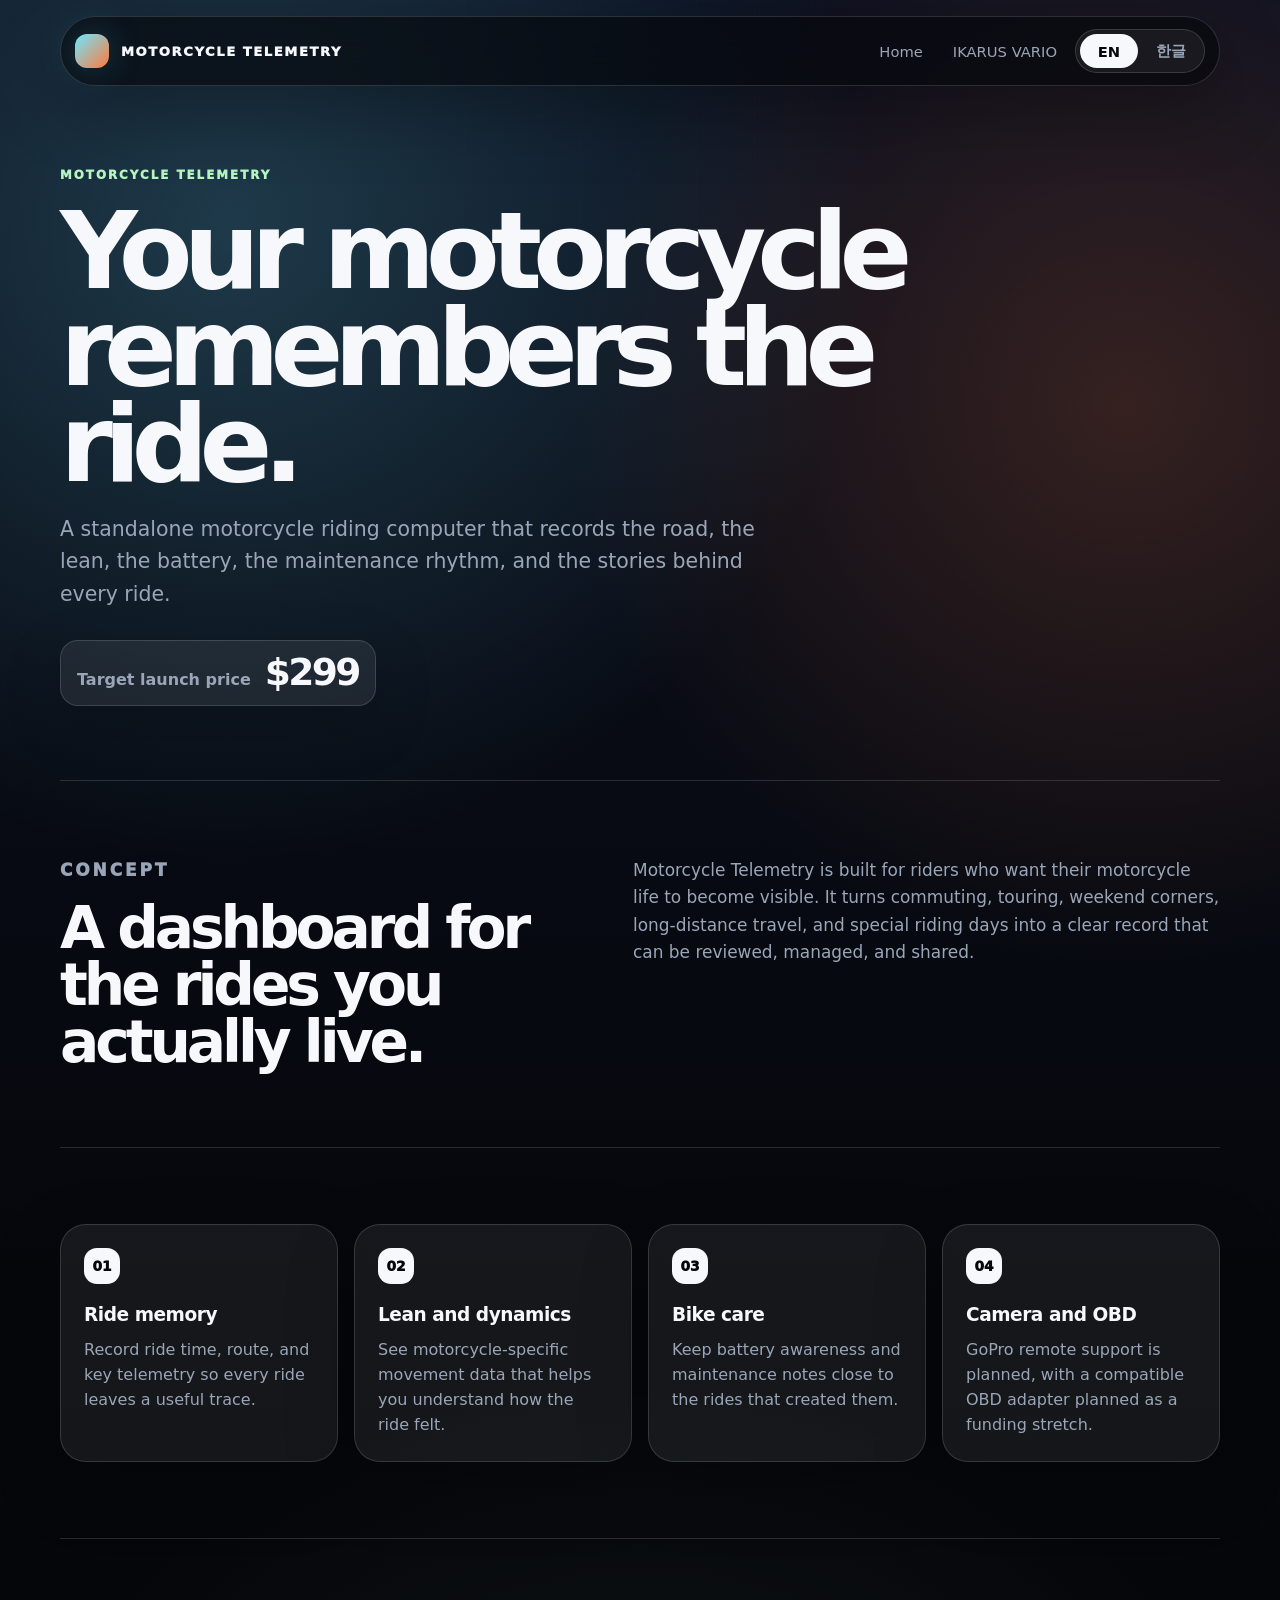
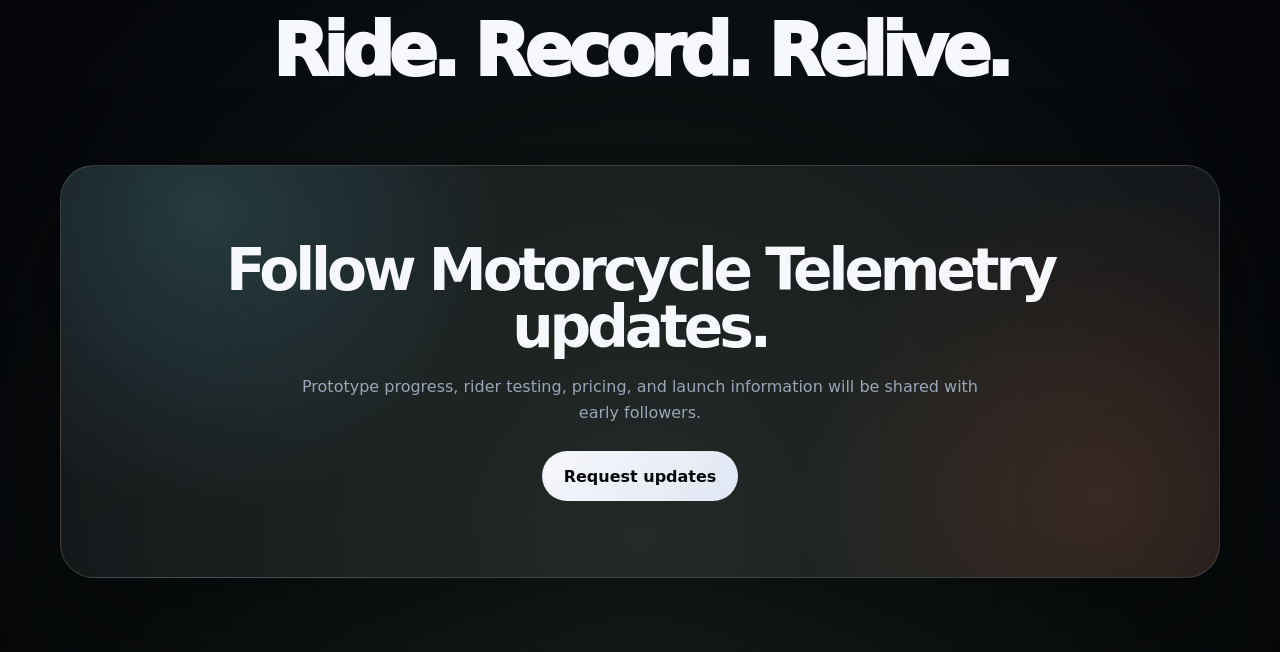
==== commit ba50afe4: "Clarify motorcycle product concept without lap timer comparison" ====
--- a/motorcycle.html
+++ b/motorcycle.html
@@ -4,7 +4,7 @@
   <meta charset="utf-8" />
   <meta name="viewport" content="width=device-width, initial-scale=1" />
   <title>Motorcycle Telemetry</title>
-  <meta name="description" content="Motorcycle Telemetry is a ride computer for touring, road riding, daily rides, and occasional track days." />
+  <meta name="description" content="Motorcycle Telemetry is a motorcycle riding computer that records ride logs, lean angle, bike care data, and touring memories." />
   <link rel="stylesheet" href="style.css?v=20260511-dark-v2" />
 </head>
 <body>
@@ -24,8 +24,8 @@
     <section class="product-page section-shell">
       <div class="product-hero-text">
         <p class="eyebrow">Motorcycle Telemetry</p>
-        <h1><span class="lang lang-en">Record every ride.</span><span class="lang lang-kr">모든 라이딩을 기록하다.</span></h1>
-        <p class="lead"><span class="lang lang-en">A standalone motorcycle ride computer for touring, public roads, daily rides, weekend corners, and occasional track days.</span><span class="lang lang-kr">투어링, 공도, 일상 주행, 주말 와인딩, 가끔의 트랙데이를 위한 독립형 모터사이클 라이딩 컴퓨터입니다.</span></p>
+        <h1><span class="lang lang-en">Your motorcycle remembers the ride.</span><span class="lang lang-kr">바이크가 오늘의 라이딩을 기억합니다.</span></h1>
+        <p class="lead"><span class="lang lang-en">A standalone motorcycle riding computer that records the road, the lean, the battery, the maintenance rhythm, and the stories behind every ride.</span><span class="lang lang-kr">도로, 린 앵글, 배터리 상태, 정비 리듬, 그리고 매번의 라이딩에 담긴 순간을 기록하는 독립형 모터사이클 라이딩 컴퓨터입니다.</span></p>
         <div class="price-block"><span class="lang lang-en">Target launch price</span><span class="lang lang-kr">예상 출시가</span><strong>$299</strong></div>
       </div>
     </section>
@@ -33,22 +33,22 @@
     <section class="content-section section-shell">
       <div class="two-column">
         <div>
-          <p class="eyebrow"><span class="lang lang-en">Why it exists</span><span class="lang lang-kr">왜 만드는가</span></p>
-          <h2><span class="lang lang-en">Most riding does not happen on a circuit.</span><span class="lang lang-kr">대부분의 라이딩은 서킷 밖에서 일어납니다.</span></h2>
+          <p class="eyebrow"><span class="lang lang-en">Concept</span><span class="lang lang-kr">제품 컨셉</span></p>
+          <h2><span class="lang lang-en">A dashboard for the rides you actually live.</span><span class="lang lang-kr">내가 실제로 타는 라이딩을 위한 대시보드.</span></h2>
         </div>
-        <p><span class="lang lang-en">Track-focused lap timers are useful, but ordinary riders spend most of their time commuting, touring, travelling, and riding public roads. Motorcycle Telemetry brings ride data to the device itself, so every road can become a useful, shareable record.</span><span class="lang lang-kr">서킷 중심 랩타이머는 유용하지만, 일반 라이더는 출퇴근, 투어링, 여행, 공도 주행에 더 많은 시간을 씁니다. Motorcycle Telemetry는 주행 데이터를 장치 자체에서 보여주고, 모든 도로를 유용하고 공유 가능한 기록으로 바꿉니다.</span></p>
+        <p><span class="lang lang-en">Motorcycle Telemetry is built for riders who want their motorcycle life to become visible. It turns commuting, touring, weekend corners, long-distance travel, and special riding days into a clear record that can be reviewed, managed, and shared.</span><span class="lang lang-kr">Motorcycle Telemetry는 바이크와 함께한 시간을 눈에 보이는 기록으로 남기고 싶은 라이더를 위한 장비입니다. 출퇴근, 투어링, 주말 와인딩, 장거리 여행, 특별한 라이딩 데이를 다시 보고 관리하고 공유할 수 있는 기록으로 바꿉니다.</span></p>
       </div>
     </section>
 
     <section class="feature-section section-shell">
-      <div class="feature-card"><span>01</span><h3><span class="lang lang-en">Ride logs</span><span class="lang lang-kr">주행 기록</span></h3><p><span class="lang lang-en">Record ride time, route, and telemetry for touring and daily rides.</span><span class="lang lang-kr">투어링과 일상 주행의 시간, 경로, 텔레메트리를 기록합니다.</span></p></div>
-      <div class="feature-card"><span>02</span><h3><span class="lang lang-en">Lean angle</span><span class="lang lang-kr">린 앵글</span></h3><p><span class="lang lang-en">See motorcycle-specific dynamics instead of generic GPS traces.</span><span class="lang lang-kr">단순 GPS 궤적이 아닌 모터사이클 전용 다이내믹스를 확인합니다.</span></p></div>
-      <div class="feature-card"><span>03</span><h3><span class="lang lang-en">Bike care</span><span class="lang lang-kr">바이크 관리</span></h3><p><span class="lang lang-en">Use ride time, battery awareness, and maintenance notes to support ownership habits.</span><span class="lang lang-kr">주행 시간, 배터리 상태, 정비 메모로 바이크 관리 습관을 돕습니다.</span></p></div>
+      <div class="feature-card"><span>01</span><h3><span class="lang lang-en">Ride memory</span><span class="lang lang-kr">라이딩 메모리</span></h3><p><span class="lang lang-en">Record ride time, route, and key telemetry so every ride leaves a useful trace.</span><span class="lang lang-kr">주행 시간, 경로, 핵심 텔레메트리를 기록해 모든 라이딩이 의미 있는 흔적으로 남습니다.</span></p></div>
+      <div class="feature-card"><span>02</span><h3><span class="lang lang-en">Lean and dynamics</span><span class="lang lang-kr">린 앵글과 다이내믹스</span></h3><p><span class="lang lang-en">See motorcycle-specific movement data that helps you understand how the ride felt.</span><span class="lang lang-kr">그날의 주행 감각을 이해할 수 있도록 모터사이클에 맞춘 움직임 데이터를 보여줍니다.</span></p></div>
+      <div class="feature-card"><span>03</span><h3><span class="lang lang-en">Bike care</span><span class="lang lang-kr">바이크 관리</span></h3><p><span class="lang lang-en">Keep battery awareness and maintenance notes close to the rides that created them.</span><span class="lang lang-kr">배터리 상태와 정비 메모를 실제 주행 기록과 함께 관리합니다.</span></p></div>
       <div class="feature-card"><span>04</span><h3><span class="lang lang-en">Camera and OBD</span><span class="lang lang-kr">카메라와 OBD</span></h3><p><span class="lang lang-en">GoPro remote support is planned, with a compatible OBD adapter planned as a funding stretch.</span><span class="lang lang-kr">GoPro 리모트 기능을 지원할 예정이며, 펀딩 목표 달성 시 호환 OBD 어댑터도 계획합니다.</span></p></div>
     </section>
 
     <section class="quote-section section-shell">
-      <p class="quote"><span class="lang lang-en">A lap timer remembers the circuit. A ride computer remembers the rider.</span><span class="lang lang-kr">랩타이머는 서킷을 기억합니다. 라이딩 컴퓨터는 라이더를 기억합니다.</span></p>
+      <p class="quote"><span class="lang lang-en">Ride. Record. Relive.</span><span class="lang lang-kr">달리고, 기록하고, 다시 느끼다.</span></p>
     </section>
 
     <section class="cta-section section-shell">
--- a/style.css
+++ b/style.css
@@ -141,15 +141,22 @@
 
 .home-hero,
 .product-page {
-  padding: 96px 0 84px;
+  padding: 82px 0 74px;
+}
+
+.home-intro,
+.product-hero-text {
+  display: grid;
+  gap: 20px;
 }
 
 .eyebrow {
-  margin: 0 0 18px;
+  margin: 0;
   color: var(--green);
   text-transform: uppercase;
-  letter-spacing: 0.18em;
-  font-size: 0.76rem;
+  letter-spacing: 0.17em;
+  font-size: 0.74rem;
+  line-height: 1.25;
   font-weight: 950;
 }
 
@@ -157,45 +164,45 @@
 h1 {
   margin: 0;
   max-width: 980px;
-  font-size: clamp(3.8rem, 9vw, 9.4rem);
-  line-height: 0.86;
-  letter-spacing: -0.09em;
+  font-size: clamp(3.55rem, 8.4vw, 8.7rem);
+  line-height: 0.9;
+  letter-spacing: -0.085em;
 }
 
 h2 {
   margin: 0;
-  font-size: clamp(2.35rem, 5vw, 5.7rem);
-  line-height: 0.93;
-  letter-spacing: -0.075em;
+  font-size: clamp(2.2rem, 4.55vw, 5.05rem);
+  line-height: 0.98;
+  letter-spacing: -0.07em;
 }
 
 h3 {
-  margin: 0 0 12px;
+  margin: 0;
   font-size: 1.16rem;
+  line-height: 1.16;
   letter-spacing: -0.025em;
 }
 
 .lead {
   max-width: 730px;
-  margin: 26px 0 0;
-  color: var(--muted);
-  font-size: clamp(1.06rem, 2vw, 1.36rem);
-  line-height: 1.72;
+  margin: 0;
+  color: var(--muted);
+  font-size: clamp(1.04rem, 1.8vw, 1.28rem);
+  line-height: 1.58;
 }
 
 .product-chooser {
   display: grid;
   grid-template-columns: repeat(2, minmax(0, 1fr));
   gap: 18px;
-  margin-top: 58px;
+  margin-top: 44px;
 }
 
 .chooser-card {
-  min-height: 390px;
+  min-height: 342px;
   display: flex;
   flex-direction: column;
-  justify-content: space-between;
-  padding: clamp(25px, 4vw, 44px);
+  padding: clamp(24px, 3.6vw, 40px);
   border: 1px solid var(--line);
   border-radius: var(--radius);
   background:
@@ -240,31 +247,33 @@
   border-radius: 999px;
   color: var(--green);
   background: rgba(255,255,255,0.06);
-  font-size: 0.74rem;
+  font-size: 0.72rem;
+  line-height: 1;
   font-weight: 950;
-  letter-spacing: 0.14em;
+  letter-spacing: 0.13em;
   text-transform: uppercase;
 }
 
 .chooser-card h2 {
   position: relative;
-  margin-top: 34px;
-  font-size: clamp(2.25rem, 4vw, 4.2rem);
+  margin-top: 28px;
+  font-size: clamp(2.1rem, 3.75vw, 3.75rem);
+  line-height: 0.98;
 }
 
 .chooser-card p {
   position: relative;
-  margin: 22px 0 0;
+  margin: 16px 0 0;
   max-width: 520px;
   color: var(--muted);
-  line-height: 1.72;
+  line-height: 1.56;
 }
 
 .chooser-cta {
   position: relative;
   display: inline-flex;
   width: fit-content;
-  margin-top: 34px;
+  margin-top: auto;
   padding: 13px 16px;
   border-radius: 999px;
   color: #05070b;
@@ -279,9 +288,10 @@
 .price-block {
   display: inline-flex;
   align-items: baseline;
+  width: fit-content;
   gap: 14px;
-  margin-top: 36px;
-  padding: 14px 17px;
+  margin-top: 10px;
+  padding: 13px 16px;
   border: 1px solid var(--line);
   border-radius: 18px;
   background: rgba(255, 255, 255, 0.075);
@@ -292,7 +302,7 @@
 
 .price-block strong {
   color: var(--text);
-  font-size: 2.5rem;
+  font-size: 2.35rem;
   line-height: 1;
   letter-spacing: -0.07em;
 }
@@ -301,22 +311,27 @@
 .feature-section,
 .quote-section,
 .cta-section {
-  padding: 88px 0;
+  padding: 76px 0;
   border-top: 1px solid var(--line);
 }
 
 .two-column {
   display: grid;
   grid-template-columns: 0.95fr 1.05fr;
-  gap: 48px;
+  gap: 42px;
   align-items: start;
 }
 
+.two-column > div {
+  display: grid;
+  gap: 16px;
+}
+
 .two-column p {
   margin: 0;
   color: var(--muted);
-  font-size: 1.09rem;
-  line-height: 1.78;
+  font-size: 1.06rem;
+  line-height: 1.62;
 }
 
 .feature-section {
@@ -326,8 +341,8 @@
 }
 
 .feature-card {
-  min-height: 260px;
-  padding: 24px;
+  min-height: 238px;
+  padding: 23px;
   border: 1px solid var(--line);
   border-radius: 26px;
   background: rgba(255, 255, 255, 0.065);
@@ -338,34 +353,34 @@
   display: inline-flex;
   align-items: center;
   justify-content: center;
-  width: 38px;
-  height: 38px;
-  margin-bottom: 24px;
+  width: 36px;
+  height: 36px;
+  margin-bottom: 20px;
   border-radius: 13px;
   color: #05070b;
   background: var(--text);
-  font-size: 0.88rem;
+  font-size: 0.86rem;
   font-weight: 950;
 }
 
 .feature-card p {
-  margin: 0;
-  color: var(--muted);
-  line-height: 1.72;
+  margin: 12px 0 0;
+  color: var(--muted);
+  line-height: 1.56;
 }
 
 .quote {
   max-width: 1040px;
   margin: 0 auto;
   text-align: center;
-  font-size: clamp(2.3rem, 6vw, 6.4rem);
-  line-height: 0.98;
-  letter-spacing: -0.08em;
+  font-size: clamp(2.2rem, 5.65vw, 6rem);
+  line-height: 1.02;
+  letter-spacing: -0.075em;
   font-weight: 950;
 }
 
 .cta-section {
-  margin-bottom: 84px;
+  margin-bottom: 74px;
   text-align: center;
   border: 1px solid var(--line);
   border-radius: 34px;
@@ -376,11 +391,16 @@
   box-shadow: var(--shadow);
 }
 
+.cta-section h2 {
+  max-width: 900px;
+  margin: 0 auto;
+}
+
 .cta-section p {
   max-width: 700px;
-  margin: 22px auto 30px;
-  color: var(--muted);
-  line-height: 1.75;
+  margin: 18px auto 26px;
+  color: var(--muted);
+  line-height: 1.6;
 }
 
 .button {
@@ -412,7 +432,7 @@
   .feature-section {
     grid-template-columns: 1fr;
   }
-  .chooser-card { min-height: 310px; }
+  .chooser-card { min-height: 286px; }
 }
 
 @media (max-width: 600px) {
@@ -430,10 +450,14 @@
   .site-nav > a { padding: 8px; }
   .lang-tab { min-width: 48px; height: 32px; }
   .home-hero,
-  .product-page { padding: 68px 0 60px; }
+  .product-page { padding: 60px 0 54px; }
+  .home-intro,
+  .product-hero-text { gap: 16px; }
+  .product-chooser { margin-top: 34px; }
   .content-section,
   .feature-section,
   .quote-section,
-  .cta-section { padding: 60px 0; }
-  h1 { font-size: clamp(3.2rem, 17vw, 5.6rem); }
-}
+  .cta-section { padding: 52px 0; }
+  h1 { font-size: clamp(3rem, 15.5vw, 5.2rem); line-height: 0.94; }
+  .lead { line-height: 1.52; }
+}
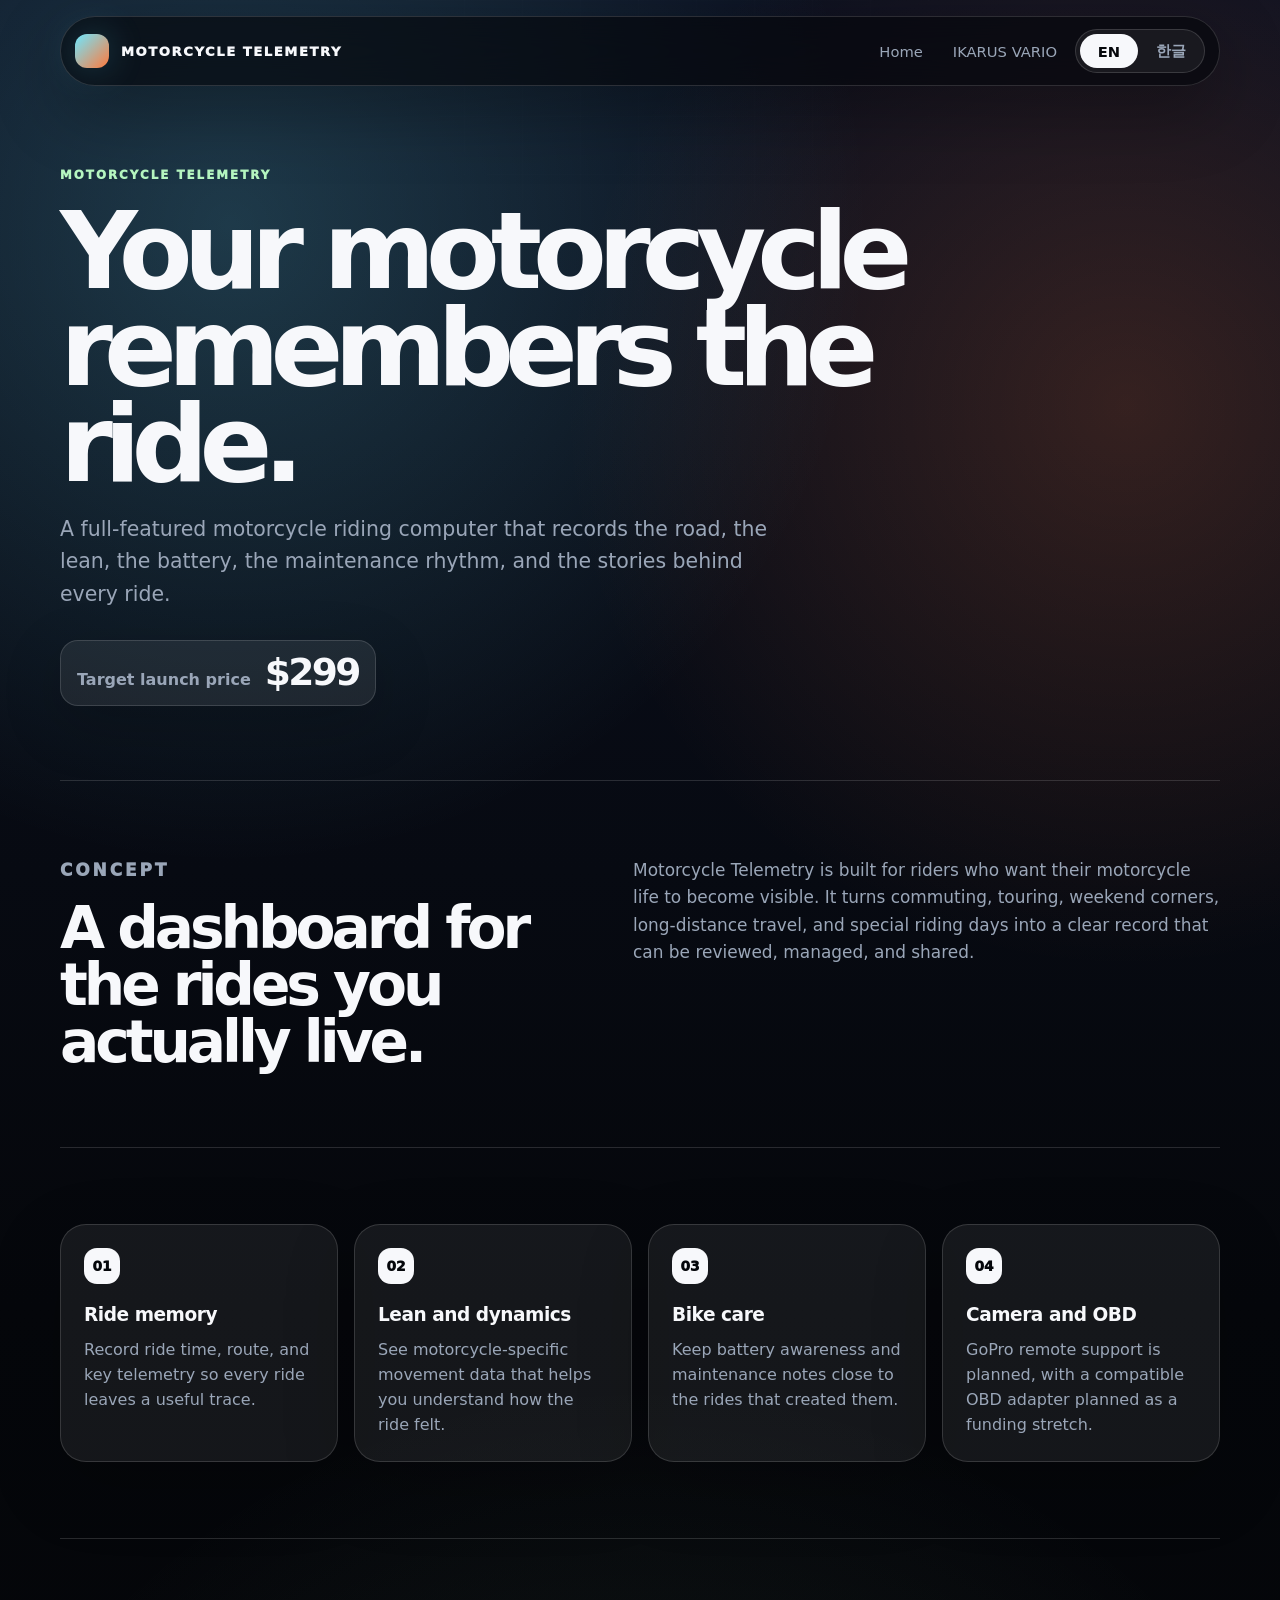
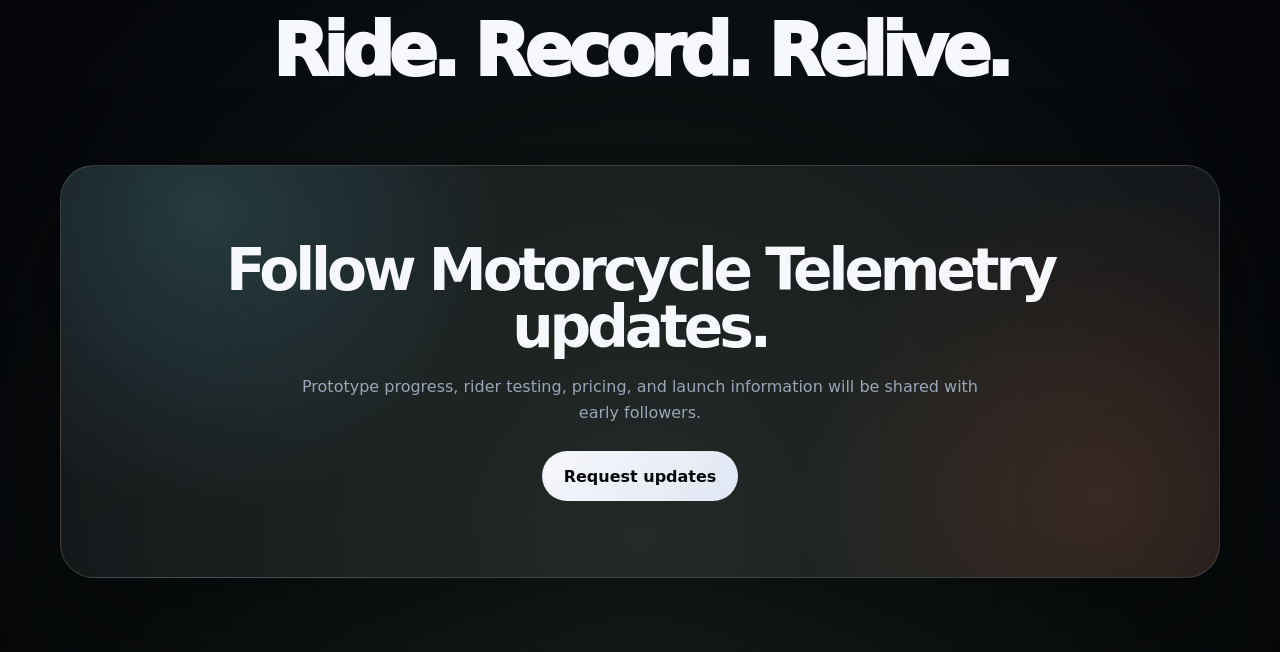
==== commit d2541f50: "Revise motorcycle telemetry product details Updated the product description and feature details to e" ====
--- a/motorcycle.html
+++ b/motorcycle.html
@@ -25,7 +25,7 @@
       <div class="product-hero-text">
         <p class="eyebrow">Motorcycle Telemetry</p>
         <h1><span class="lang lang-en">Your motorcycle remembers the ride.</span><span class="lang lang-kr">바이크가 오늘의 라이딩을 기억합니다.</span></h1>
-        <p class="lead"><span class="lang lang-en">A standalone motorcycle riding computer that records the road, the lean, the battery, the maintenance rhythm, and the stories behind every ride.</span><span class="lang lang-kr">도로, 린 앵글, 배터리 상태, 정비 리듬, 그리고 매번의 라이딩에 담긴 순간을 기록하는 독립형 모터사이클 라이딩 컴퓨터입니다.</span></p>
+        <p class="lead"><span class="lang lang-en">A full-featured motorcycle riding computer that records the road, the lean, the battery, the maintenance rhythm, and the stories behind every ride.</span><span class="lang lang-kr">오늘의 여행, 주행 실력, 차량 상태, 그리고 매번의 라이딩에 담긴 순간을 기록하는 독립형 모터사이클 라이딩 컴퓨터입니다.</span></p>
         <div class="price-block"><span class="lang lang-en">Target launch price</span><span class="lang lang-kr">예상 출시가</span><strong>$299</strong></div>
       </div>
     </section>
@@ -34,7 +34,7 @@
       <div class="two-column">
         <div>
           <p class="eyebrow"><span class="lang lang-en">Concept</span><span class="lang lang-kr">제품 컨셉</span></p>
-          <h2><span class="lang lang-en">A dashboard for the rides you actually live.</span><span class="lang lang-kr">내가 실제로 타는 라이딩을 위한 대시보드.</span></h2>
+          <h2><span class="lang lang-en">A dashboard for the rides you actually live.</span><span class="lang lang-kr">투어링부터 트랙데이까지, 당신의 라이딩을 기록하고 해석하는 모터사이클 컴퓨터.</span></h2>
         </div>
         <p><span class="lang lang-en">Motorcycle Telemetry is built for riders who want their motorcycle life to become visible. It turns commuting, touring, weekend corners, long-distance travel, and special riding days into a clear record that can be reviewed, managed, and shared.</span><span class="lang lang-kr">Motorcycle Telemetry는 바이크와 함께한 시간을 눈에 보이는 기록으로 남기고 싶은 라이더를 위한 장비입니다. 출퇴근, 투어링, 주말 와인딩, 장거리 여행, 특별한 라이딩 데이를 다시 보고 관리하고 공유할 수 있는 기록으로 바꿉니다.</span></p>
       </div>
@@ -42,9 +42,9 @@
 
     <section class="feature-section section-shell">
       <div class="feature-card"><span>01</span><h3><span class="lang lang-en">Ride memory</span><span class="lang lang-kr">라이딩 메모리</span></h3><p><span class="lang lang-en">Record ride time, route, and key telemetry so every ride leaves a useful trace.</span><span class="lang lang-kr">주행 시간, 경로, 핵심 텔레메트리를 기록해 모든 라이딩이 의미 있는 흔적으로 남습니다.</span></p></div>
-      <div class="feature-card"><span>02</span><h3><span class="lang lang-en">Lean and dynamics</span><span class="lang lang-kr">린 앵글과 다이내믹스</span></h3><p><span class="lang lang-en">See motorcycle-specific movement data that helps you understand how the ride felt.</span><span class="lang lang-kr">그날의 주행 감각을 이해할 수 있도록 모터사이클에 맞춘 움직임 데이터를 보여줍니다.</span></p></div>
-      <div class="feature-card"><span>03</span><h3><span class="lang lang-en">Bike care</span><span class="lang lang-kr">바이크 관리</span></h3><p><span class="lang lang-en">Keep battery awareness and maintenance notes close to the rides that created them.</span><span class="lang lang-kr">배터리 상태와 정비 메모를 실제 주행 기록과 함께 관리합니다.</span></p></div>
-      <div class="feature-card"><span>04</span><h3><span class="lang lang-en">Camera and OBD</span><span class="lang lang-kr">카메라와 OBD</span></h3><p><span class="lang lang-en">GoPro remote support is planned, with a compatible OBD adapter planned as a funding stretch.</span><span class="lang lang-kr">GoPro 리모트 기능을 지원할 예정이며, 펀딩 목표 달성 시 호환 OBD 어댑터도 계획합니다.</span></p></div>
+      <div class="feature-card"><span>02</span><h3><span class="lang lang-en">Lean and dynamics</span><span class="lang lang-kr">린 앵글과 다이내믹스</span></h3><p><span class="lang lang-en">See motorcycle-specific movement data that helps you understand how the ride felt.</span><span class="lang lang-kr">그날의 주행 감각을 이해할 수 있도록, 모터사이클에 맞춘 주행 동역학 데이터를 보여줍니다.</span></p></div>
+      <div class="feature-card"><span>03</span><h3><span class="lang lang-en">Bike care</span><span class="lang lang-kr">바이크 관리</span></h3><p><span class="lang lang-en">Keep battery awareness and maintenance notes close to the rides that created them.</span><span class="lang lang-kr">배터리 상태 및 정비 메모를 기억합니다.</span></p></div>
+      <div class="feature-card"><span>04</span><h3><span class="lang lang-en">Camera and OBD</span><span class="lang lang-kr">카메라와 OBD</span></h3><p><span class="lang lang-en">GoPro remote support is planned, with a compatible OBD adapter planned as a funding stretch.</span><span class="lang lang-kr">GoPro 리모트 기능, 외장형 OBD 데이터 리더를 지원할 예정이며, 펀딩 목표 달성 시 호환 OBD 어댑터도 계획합니다.</span></p></div>
     </section>
 
     <section class="quote-section section-shell">
